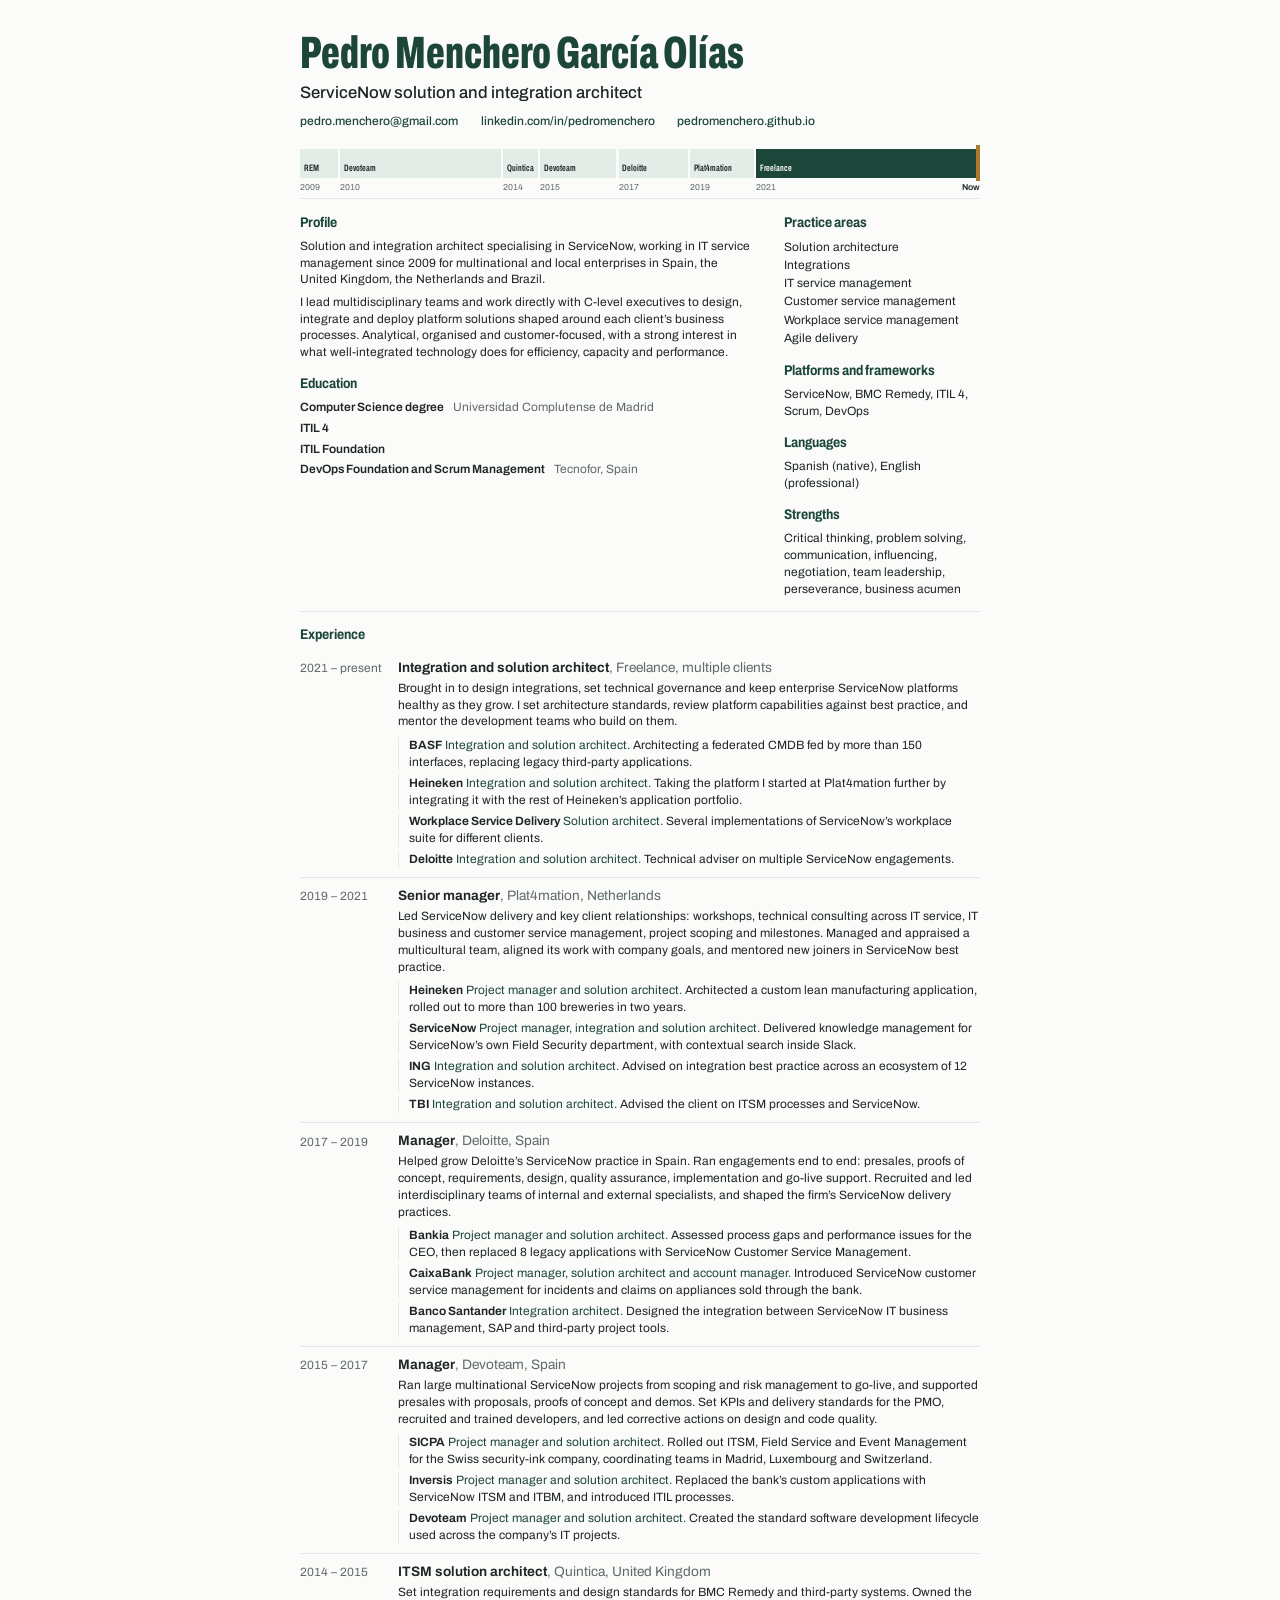
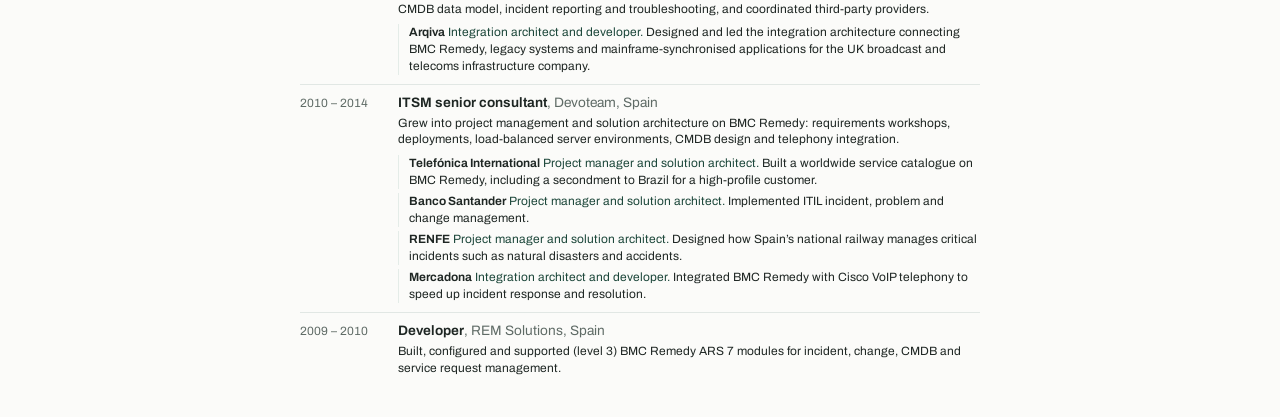
==== cv/index.html @ 3fba5b85 "Redesign website and CV with a shared design system Replace the 2018 Bootstrap/jQuery template with " ====
<!DOCTYPE html>
<html lang="en">
<head>
  <meta charset="utf-8">
  <meta name="viewport" content="width=device-width, initial-scale=1">
  <title>Pedro Menchero, CV</title>
  <meta name="description" content="CV of Pedro Menchero, ServiceNow solution and integration architect.">
  <link rel="icon" href="../img/favicon.svg" type="image/svg+xml">
  <link rel="preconnect" href="https://fonts.googleapis.com">
  <link rel="preconnect" href="https://fonts.gstatic.com" crossorigin>
  <link rel="stylesheet" href="https://fonts.googleapis.com/css2?family=Archivo:wdth,wght@62..125,100..900&display=swap">
  <link rel="stylesheet" href="../css/tokens.css">
  <link rel="stylesheet" href="cv.css">
</head>

<body>
  <article class="cv">
    <header class="cv-head">
      <h1 class="name">Pedro Menchero García Olías</h1>
      <p class="headline">ServiceNow solution and integration architect</p>
      <ul class="contact">
        <li><a href="mailto:pedro.menchero@gmail.com">pedro.menchero@gmail.com</a></li>
        <li><a href="https://www.linkedin.com/in/pedromenchero/">linkedin.com/in/pedromenchero</a></li>
        <li><a href="https://pedromenchero.github.io/">pedromenchero.github.io</a></li>
      </ul>

      <ol class="bar" aria-label="Career, 2009 to now">
        <li style="--m: 12"><span class="seg">REM</span><span class="yr">2009</span></li>
        <li style="--m: 51"><span class="seg">Devoteam</span><span class="yr">2010</span></li>
        <li style="--m: 11"><span class="seg">Quintica</span><span class="yr">2014</span></li>
        <li style="--m: 24"><span class="seg">Devoteam</span><span class="yr">2015</span></li>
        <li style="--m: 22"><span class="seg">Deloitte</span><span class="yr">2017</span></li>
        <li style="--m: 20"><span class="seg">Plat4mation</span><span class="yr">2019</span></li>
        <li class="current" style="--m: 70" data-since="2021-01"><span class="seg">Freelance</span><span class="yr">2021</span><span class="now">Now</span></li>
      </ol>
    </header>

    <section class="intro">
      <div>
        <h2>Profile</h2>
        <p>Solution and integration architect specialising in ServiceNow, working in IT service management since 2009 for multinational and local enterprises in Spain, the United Kingdom, the Netherlands and Brazil.</p>
        <p>I lead multidisciplinary teams and work directly with C-level executives to design, integrate and deploy platform solutions shaped around each client’s business processes. Analytical, organised and customer-focused, with a strong interest in what well-integrated technology does for efficiency, capacity and performance.</p>

        <h2>Education</h2>
        <ul class="pairs">
          <li><strong>Computer Science degree</strong> Universidad Complutense de Madrid</li>
          <li><strong>ITIL 4</strong></li>
          <li><strong>ITIL Foundation</strong></li>
          <li><strong>DevOps Foundation and Scrum Management</strong> Tecnofor, Spain</li>
        </ul>
      </div>
      <div class="facts">
        <h2>Practice areas</h2>
        <ul>
          <li>Solution architecture</li>
          <li>Integrations</li>
          <li>IT service management</li>
          <li>Customer service management</li>
          <li>Workplace service management</li>
          <li>Agile delivery</li>
        </ul>
        <h2>Platforms and frameworks</h2>
        <p>ServiceNow, BMC Remedy, ITIL 4, Scrum, DevOps</p>
        <h2>Languages</h2>
        <p>Spanish (native), English (professional)</p>
        <h2>Strengths</h2>
        <p>Critical thinking, problem solving, communication, influencing, negotiation, team leadership, perseverance, business acumen</p>
      </div>
    </section>

    <section class="experience">
      <h2>Experience</h2>

      <div class="job">
        <p class="when">2021 – present</p>
        <div>
          <h3>Integration and solution architect<span>, Freelance, multiple clients</span></h3>
          <p class="summary">Brought in to design integrations, set technical governance and keep enterprise ServiceNow platforms healthy as they grow. I set architecture standards, review platform capabilities against best practice, and mentor the development teams who build on them.</p>
          <ul class="projects">
            <li><strong>BASF</strong> <em>Integration and solution architect.</em> Architecting a federated CMDB fed by more than 150 interfaces, replacing legacy third-party applications.</li>
            <li><strong>Heineken</strong> <em>Integration and solution architect.</em> Taking the platform I started at Plat4mation further by integrating it with the rest of Heineken’s application portfolio.</li>
            <li><strong>Workplace Service Delivery</strong> <em>Solution architect.</em> Several implementations of ServiceNow’s workplace suite for different clients.</li>
            <li><strong>Deloitte</strong> <em>Integration and solution architect.</em> Technical adviser on multiple ServiceNow engagements.</li>
          </ul>
        </div>
      </div>

      <div class="job">
        <p class="when">2019 – 2021</p>
        <div>
          <h3>Senior manager<span>, Plat4mation, Netherlands</span></h3>
          <p class="summary">Led ServiceNow delivery and key client relationships: workshops, technical consulting across IT service, IT business and customer service management, project scoping and milestones. Managed and appraised a multicultural team, aligned its work with company goals, and mentored new joiners in ServiceNow best practice.</p>
          <ul class="projects">
            <li><strong>Heineken</strong> <em>Project manager and solution architect.</em> Architected a custom lean manufacturing application, rolled out to more than 100 breweries in two years.</li>
            <li><strong>ServiceNow</strong> <em>Project manager, integration and solution architect.</em> Delivered knowledge management for ServiceNow’s own Field Security department, with contextual search inside Slack.</li>
            <li><strong>ING</strong> <em>Integration and solution architect.</em> Advised on integration best practice across an ecosystem of 12 ServiceNow instances.</li>
            <li><strong>TBI</strong> <em>Integration and solution architect.</em> Advised the client on ITSM processes and ServiceNow.</li>
          </ul>
        </div>
      </div>

      <div class="job">
        <p class="when">2017 – 2019</p>
        <div>
          <h3>Manager<span>, Deloitte, Spain</span></h3>
          <p class="summary">Helped grow Deloitte’s ServiceNow practice in Spain. Ran engagements end to end: presales, proofs of concept, requirements, design, quality assurance, implementation and go-live support. Recruited and led interdisciplinary teams of internal and external specialists, and shaped the firm’s ServiceNow delivery practices.</p>
          <ul class="projects">
            <li><strong>Bankia</strong> <em>Project manager and solution architect.</em> Assessed process gaps and performance issues for the CEO, then replaced 8 legacy applications with ServiceNow Customer Service Management.</li>
            <li><strong>CaixaBank</strong> <em>Project manager, solution architect and account manager.</em> Introduced ServiceNow customer service management for incidents and claims on appliances sold through the bank.</li>
            <li><strong>Banco Santander</strong> <em>Integration architect.</em> Designed the integration between ServiceNow IT business management, SAP and third-party project tools.</li>
          </ul>
        </div>
      </div>

      <div class="job">
        <p class="when">2015 – 2017</p>
        <div>
          <h3>Manager<span>, Devoteam, Spain</span></h3>
          <p class="summary">Ran large multinational ServiceNow projects from scoping and risk management to go-live, and supported presales with proposals, proofs of concept and demos. Set KPIs and delivery standards for the PMO, recruited and trained developers, and led corrective actions on design and code quality.</p>
          <ul class="projects">
            <li><strong>SICPA</strong> <em>Project manager and solution architect.</em> Rolled out ITSM, Field Service and Event Management for the Swiss security-ink company, coordinating teams in Madrid, Luxembourg and Switzerland.</li>
            <li><strong>Inversis</strong> <em>Project manager and solution architect.</em> Replaced the bank’s custom applications with ServiceNow ITSM and ITBM, and introduced ITIL processes.</li>
            <li><strong>Devoteam</strong> <em>Project manager and solution architect.</em> Created the standard software development lifecycle used across the company’s IT projects.</li>
          </ul>
        </div>
      </div>

      <div class="job">
        <p class="when">2014 – 2015</p>
        <div>
          <h3>ITSM solution architect<span>, Quintica, United Kingdom</span></h3>
          <p class="summary">Set integration requirements and design standards for BMC Remedy and third-party systems. Owned the CMDB data model, incident reporting and troubleshooting, and coordinated third-party providers.</p>
          <ul class="projects">
            <li><strong>Arqiva</strong> <em>Integration architect and developer.</em> Designed and led the integration architecture connecting BMC Remedy, legacy systems and mainframe-synchronised applications for the UK broadcast and telecoms infrastructure company.</li>
          </ul>
        </div>
      </div>

      <div class="job">
        <p class="when">2010 – 2014</p>
        <div>
          <h3>ITSM senior consultant<span>, Devoteam, Spain</span></h3>
          <p class="summary">Grew into project management and solution architecture on BMC Remedy: requirements workshops, deployments, load-balanced server environments, CMDB design and telephony integration.</p>
          <ul class="projects">
            <li><strong>Telefónica International</strong> <em>Project manager and solution architect.</em> Built a worldwide service catalogue on BMC Remedy, including a secondment to Brazil for a high-profile customer.</li>
            <li><strong>Banco Santander</strong> <em>Project manager and solution architect.</em> Implemented ITIL incident, problem and change management.</li>
            <li><strong>RENFE</strong> <em>Project manager and solution architect.</em> Designed how Spain’s national railway manages critical incidents such as natural disasters and accidents.</li>
            <li><strong>Mercadona</strong> <em>Integration architect and developer.</em> Integrated BMC Remedy with Cisco VoIP telephony to speed up incident response and resolution.</li>
          </ul>
        </div>
      </div>

      <div class="job">
        <p class="when">2009 – 2010</p>
        <div>
          <h3>Developer<span>, REM Solutions, Spain</span></h3>
          <p class="summary">Built, configured and supported (level 3) BMC Remedy ARS 7 modules for incident, change, CMDB and service request management.</p>
        </div>
      </div>
    </section>

  </article>

  <script src="../js/main.js"></script>
</body>
</html>
---- css/tokens.css ----
/* Shared design tokens for the website (index.html) and the CV (cv/index.html).
   Change the palette here and both follow. */

:root {
  --paper: #fbfbf9;
  --ink: #1e2623;
  --slate: #5f6b66;
  --rule: #e1e7e4;
  --forest: #1b4639;
  --tint: #e4ece8;
  --tint-hover: #d3e0da;
  --brass: #a87a2a;
  --on-forest: #ffffff;

  --font: "Archivo", system-ui, -apple-system, "Segoe UI", sans-serif;

  color-scheme: light dark;
}

@media screen and (prefers-color-scheme: dark) {
  :root {
    --paper: #0f1714;
    --ink: #e3eae6;
    --slate: #9aa8a1;
    --rule: #24312c;
    --forest: #8cc7af;
    --tint: #1c2a25;
    --tint-hover: #26382f;
    --brass: #d4a852;
    --on-forest: #0f1714;
  }
}

/* The CV always prints in the light palette */
@media print {
  :root { color-scheme: light; }
}
---- cv/cv.css ----
/* CV: an A4 document that shares tokens.css with the website.
   Generate the PDF with:
   chromium --headless --no-pdf-header-footer --virtual-time-budget=8000 \
     --print-to-pdf=cv/pedro-menchero-cv.pdf cv/index.html */

@page {
  size: A4;
  margin: 12mm 14mm 12mm;
}

*, *::before, *::after { box-sizing: border-box; }

@media print {
  :root { --paper: #ffffff; }
}

html {
  -webkit-print-color-adjust: exact;
  print-color-adjust: exact;
}

body {
  margin: 0;
  background: var(--paper);
  color: var(--ink);
  font-family: var(--font);
  font-size: 9pt;
  line-height: 1.4;
  font-stretch: 100%;
  -webkit-font-smoothing: antialiased;
}

h1, h2, h3, p, ul, ol { margin: 0; }
ul, ol { padding: 0; list-style: none; }
a { color: inherit; text-decoration: none; }

/* On screen the CV sits on the page like a sheet */
@media screen {
  body { padding: 2rem 1rem; }
  .cv { max-width: 180mm; margin-inline: auto; }
}

/* Header ----------------------------------------------------------- */

.name {
  color: var(--forest);
  font-size: 34pt;
  font-weight: 800;
  font-stretch: 62%;
  line-height: 0.95;
}

.headline {
  margin-top: 1.5mm;
  font-size: 12.5pt;
  font-weight: 500;
}

.contact {
  display: flex;
  flex-wrap: wrap;
  gap: 1mm 6mm;
  margin-top: 2.5mm;
  color: var(--slate);
}
.contact a { color: var(--forest); font-weight: 500; }

/* Career bar, the same device as the website hero */

.bar {
  display: flex;
  gap: 0.6mm;
  margin-top: 5mm;
  margin-bottom: 5.5mm;
}
.bar li {
  position: relative;
  flex: var(--m) 1 0;
  min-width: 0;
  height: 7.5mm;
  background: var(--tint);
}
.bar .current { background: var(--forest); }

.seg {
  position: absolute;
  left: 1mm;
  bottom: 1mm;
  right: 0.5mm;
  overflow: hidden;
  white-space: nowrap;
  font-size: 7pt;
  font-weight: 600;
  font-stretch: 62%;
  line-height: 1;
}
.current .seg { color: var(--on-forest); }

.yr, .now {
  position: absolute;
  top: calc(100% + 1mm);
  font-size: 6.5pt;
  color: var(--slate);
  font-variant-numeric: tabular-nums;
}
.yr { left: 0; }
.now { right: 0; color: var(--ink); font-weight: 600; }
.bar .current::after {
  content: "";
  position: absolute;
  right: 0;
  top: -1mm;
  bottom: -1mm;
  width: 1mm;
  background: var(--brass);
}

/* Sections --------------------------------------------------------- */

h2 {
  color: var(--forest);
  font-size: 10.5pt;
  font-weight: 700;
  font-stretch: 85%;
  margin-bottom: 1.5mm;
}

section { padding-top: 3.5mm; border-top: 0.3mm solid var(--rule); margin-top: 3.5mm; }

.intro {
  display: grid;
  grid-template-columns: minmax(0, 1fr) 52mm;
  gap: 8mm;
}
.intro p + p { margin-top: 1.5mm; }
.intro p + h2,
.intro ul + h2 { margin-top: 3.5mm; }
.facts li { padding-block: 0.2mm; }

.pairs { display: grid; gap: 1mm; }
.pairs li { color: var(--slate); }
.pairs strong { color: var(--ink); font-weight: 600; margin-right: 1.5mm; }

/* Experience ------------------------------------------------------- */

/* Block layout, not grid, so a long job can continue onto the next page */
.job {
  position: relative;
  padding: 2.4mm 0 2.4mm 26mm;
}
.job h3 { break-after: avoid; }
.job + .job { border-top: 0.2mm solid var(--rule); }

.when {
  position: absolute;
  left: 0;
  top: 2.4mm;
  color: var(--slate);
  font-variant-numeric: tabular-nums;
  padding-top: 0.3mm;
}

.job h3 {
  font-size: 10.25pt;
  font-weight: 650;
  line-height: 1.3;
}
.job h3 span { color: var(--slate); font-weight: 400; }

.summary { margin-top: 0.8mm; }

.projects {
  display: grid;
  gap: 1.2mm;
  margin-top: 1.8mm;
}
.projects li {
  padding-left: 2.5mm;
  border-left: 0.5mm solid var(--tint);
  break-inside: avoid;
}
.projects strong { font-weight: 650; }
.projects em { font-style: normal; color: var(--forest); }

/* Keep the last few lines of a job together across a page break */
.summary { orphans: 3; widows: 3; }

/* Narrow screens: stack the columns */
@media screen and (max-width: 40rem) {
  .intro { grid-template-columns: 1fr; gap: 2mm; }
  .job { padding-left: 0; }
  .when { position: static; }
  .seg { display: none; }
}
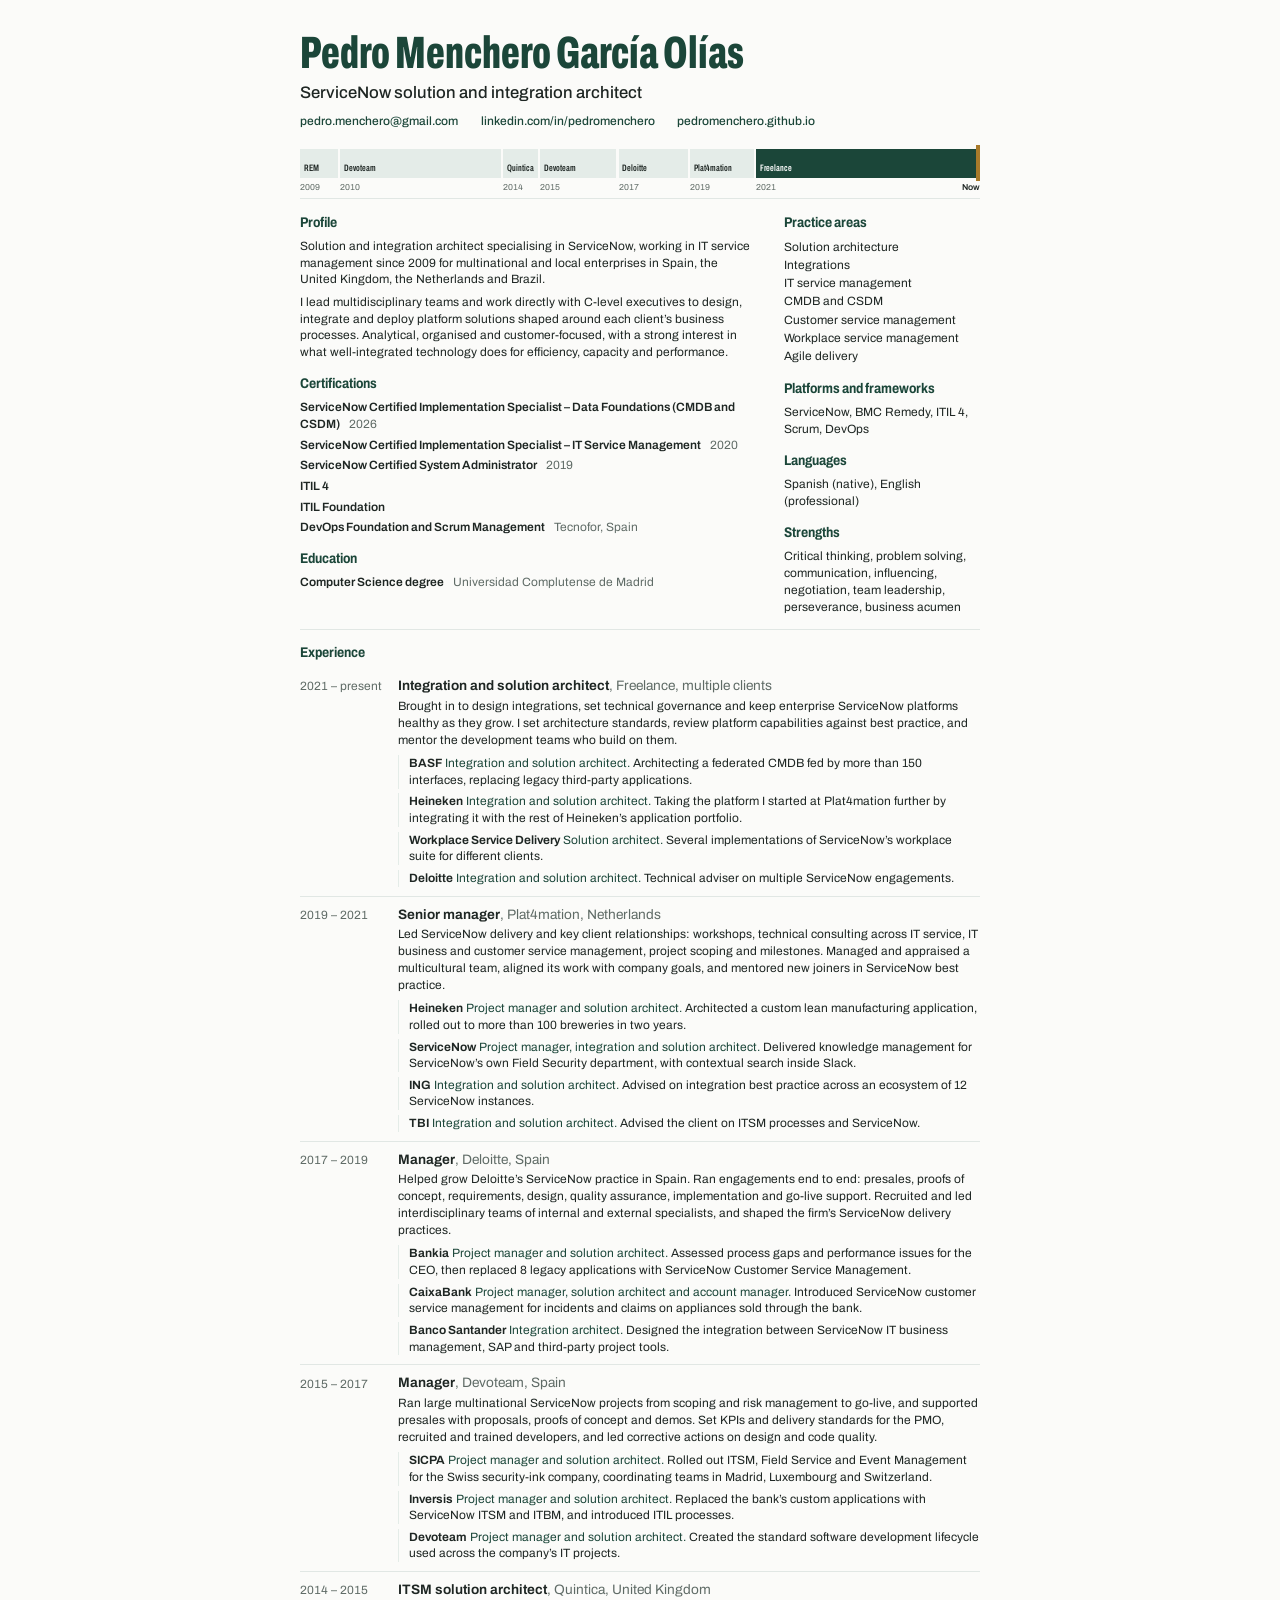
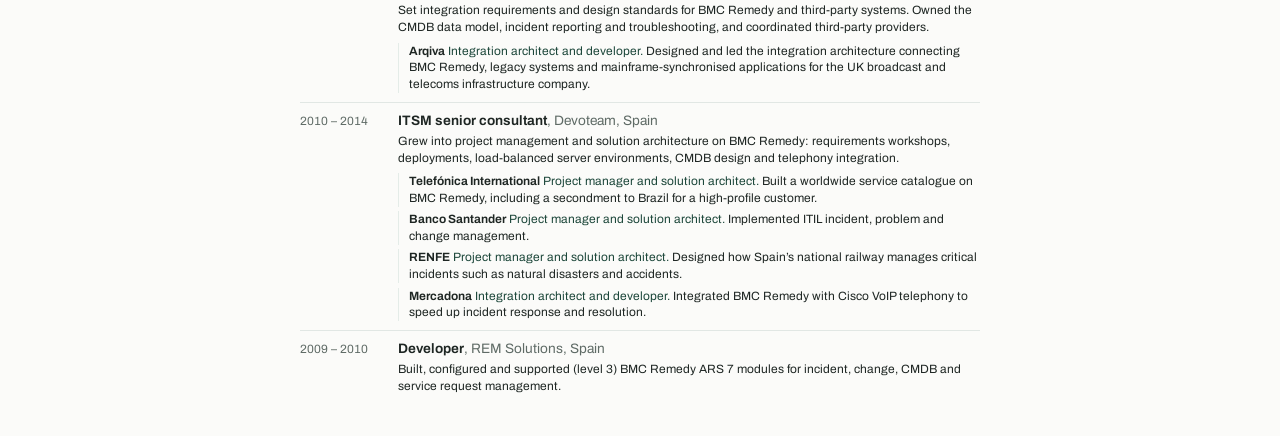
==== commit f30c7bb0: "Add ServiceNow certifications to website and CV - New "Certifications and education" section after A" ====
--- a/cv/index.html
+++ b/cv/index.html
@@ -41,12 +41,19 @@
         <p>Solution and integration architect specialising in ServiceNow, working in IT service management since 2009 for multinational and local enterprises in Spain, the United Kingdom, the Netherlands and Brazil.</p>
         <p>I lead multidisciplinary teams and work directly with C-level executives to design, integrate and deploy platform solutions shaped around each client’s business processes. Analytical, organised and customer-focused, with a strong interest in what well-integrated technology does for efficiency, capacity and performance.</p>
 
+        <h2>Certifications</h2>
+        <ul class="pairs">
+          <li><strong>ServiceNow Certified Implementation Specialist – Data Foundations (CMDB and CSDM)</strong> 2026</li>
+          <li><strong>ServiceNow Certified Implementation Specialist – IT Service Management</strong> 2020</li>
+          <li><strong>ServiceNow Certified System Administrator</strong> 2019</li>
+          <li><strong>ITIL 4</strong></li>
+          <li><strong>ITIL Foundation</strong></li>
+          <li><strong>DevOps Foundation and Scrum Management</strong> Tecnofor, Spain</li>
+        </ul>
+
         <h2>Education</h2>
         <ul class="pairs">
           <li><strong>Computer Science degree</strong> Universidad Complutense de Madrid</li>
-          <li><strong>ITIL 4</strong></li>
-          <li><strong>ITIL Foundation</strong></li>
-          <li><strong>DevOps Foundation and Scrum Management</strong> Tecnofor, Spain</li>
         </ul>
       </div>
       <div class="facts">
@@ -55,6 +62,7 @@
           <li>Solution architecture</li>
           <li>Integrations</li>
           <li>IT service management</li>
+          <li>CMDB and CSDM</li>
           <li>Customer service management</li>
           <li>Workplace service management</li>
           <li>Agile delivery</li>
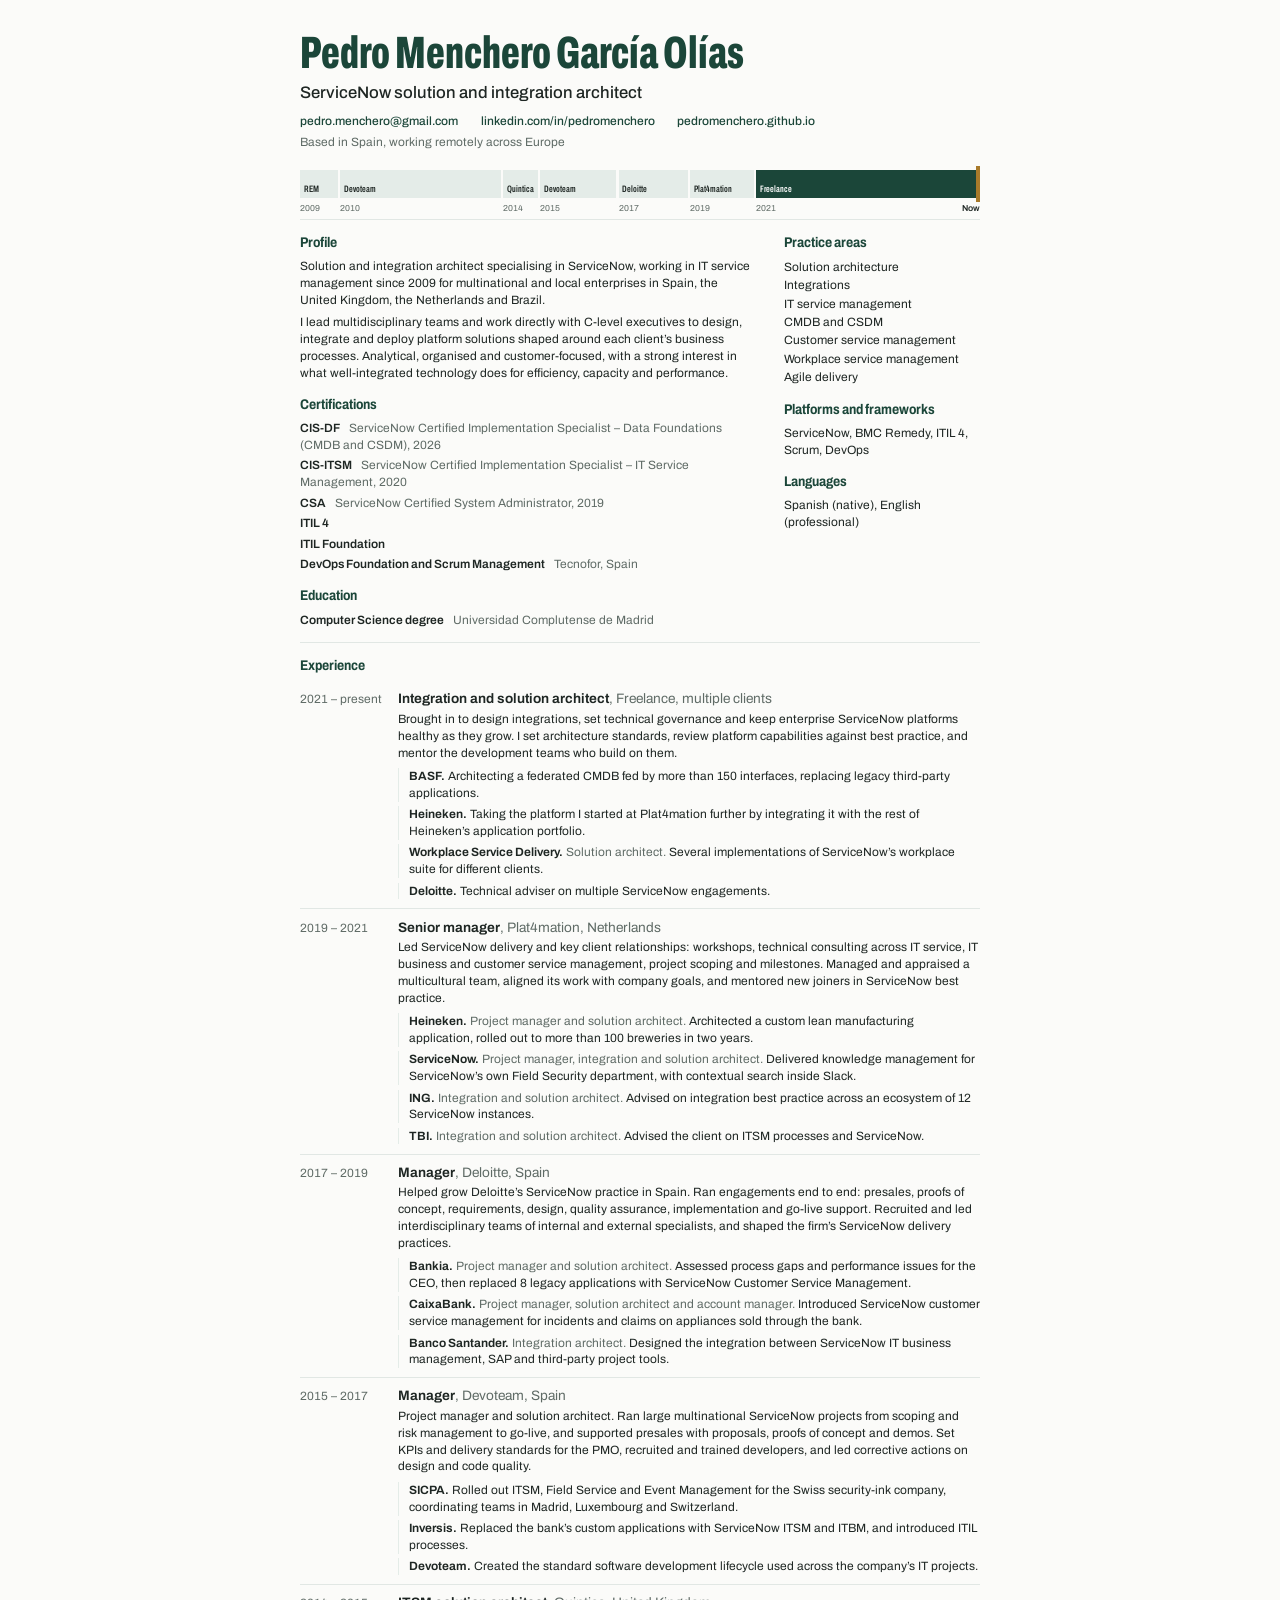
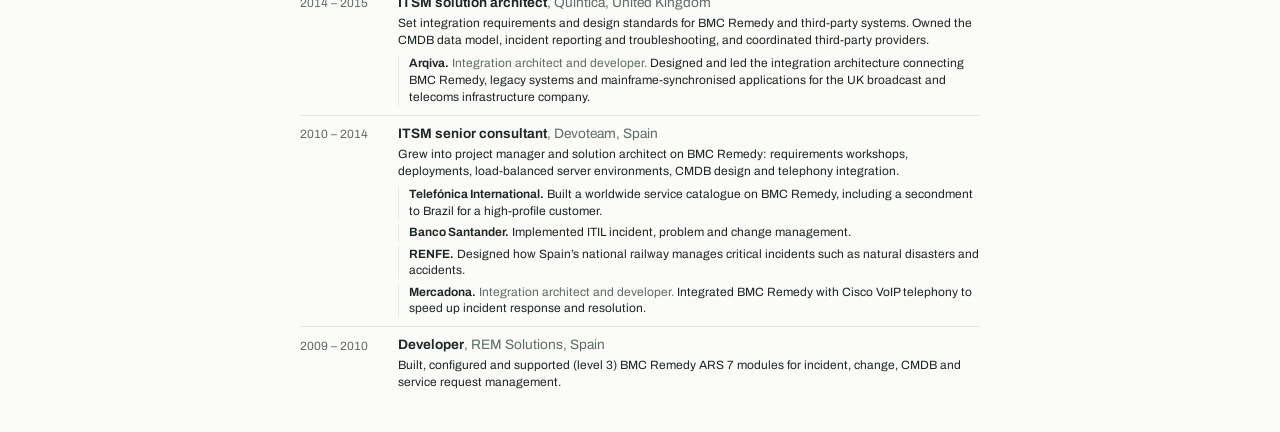
==== commit 2af87024: "Sharpen hero, shorten page and self-host the font Website: - Job title under the name, one-line intr" ====
--- a/cv/index.html
+++ b/cv/index.html
@@ -6,9 +6,7 @@
   <title>Pedro Menchero, CV</title>
   <meta name="description" content="CV of Pedro Menchero, ServiceNow solution and integration architect.">
   <link rel="icon" href="../img/favicon.svg" type="image/svg+xml">
-  <link rel="preconnect" href="https://fonts.googleapis.com">
-  <link rel="preconnect" href="https://fonts.gstatic.com" crossorigin>
-  <link rel="stylesheet" href="https://fonts.googleapis.com/css2?family=Archivo:wdth,wght@62..125,100..900&display=swap">
+  <link rel="preload" href="../fonts/archivo-latin-wdth-normal.woff2" as="font" type="font/woff2" crossorigin>
   <link rel="stylesheet" href="../css/tokens.css">
   <link rel="stylesheet" href="cv.css">
 </head>
@@ -22,6 +20,7 @@
         <li><a href="mailto:pedro.menchero@gmail.com">pedro.menchero@gmail.com</a></li>
         <li><a href="https://www.linkedin.com/in/pedromenchero/">linkedin.com/in/pedromenchero</a></li>
         <li><a href="https://pedromenchero.github.io/">pedromenchero.github.io</a></li>
+        <li>Based in Spain, working remotely across Europe</li>
       </ul>
 
       <ol class="bar" aria-label="Career, 2009 to now">
@@ -43,9 +42,9 @@
 
         <h2>Certifications</h2>
         <ul class="pairs">
-          <li><strong>ServiceNow Certified Implementation Specialist – Data Foundations (CMDB and CSDM)</strong> 2026</li>
-          <li><strong>ServiceNow Certified Implementation Specialist – IT Service Management</strong> 2020</li>
-          <li><strong>ServiceNow Certified System Administrator</strong> 2019</li>
+          <li><strong>CIS-DF</strong> ServiceNow Certified Implementation Specialist – Data Foundations (CMDB and CSDM), 2026</li>
+          <li><strong>CIS-ITSM</strong> ServiceNow Certified Implementation Specialist – IT Service Management, 2020</li>
+          <li><strong>CSA</strong> ServiceNow Certified System Administrator, 2019</li>
           <li><strong>ITIL 4</strong></li>
           <li><strong>ITIL Foundation</strong></li>
           <li><strong>DevOps Foundation and Scrum Management</strong> Tecnofor, Spain</li>
@@ -71,8 +70,6 @@
         <p>ServiceNow, BMC Remedy, ITIL 4, Scrum, DevOps</p>
         <h2>Languages</h2>
         <p>Spanish (native), English (professional)</p>
-        <h2>Strengths</h2>
-        <p>Critical thinking, problem solving, communication, influencing, negotiation, team leadership, perseverance, business acumen</p>
       </div>
     </section>
 
@@ -85,10 +82,10 @@
           <h3>Integration and solution architect<span>, Freelance, multiple clients</span></h3>
           <p class="summary">Brought in to design integrations, set technical governance and keep enterprise ServiceNow platforms healthy as they grow. I set architecture standards, review platform capabilities against best practice, and mentor the development teams who build on them.</p>
           <ul class="projects">
-            <li><strong>BASF</strong> <em>Integration and solution architect.</em> Architecting a federated CMDB fed by more than 150 interfaces, replacing legacy third-party applications.</li>
-            <li><strong>Heineken</strong> <em>Integration and solution architect.</em> Taking the platform I started at Plat4mation further by integrating it with the rest of Heineken’s application portfolio.</li>
-            <li><strong>Workplace Service Delivery</strong> <em>Solution architect.</em> Several implementations of ServiceNow’s workplace suite for different clients.</li>
-            <li><strong>Deloitte</strong> <em>Integration and solution architect.</em> Technical adviser on multiple ServiceNow engagements.</li>
+            <li><strong>BASF.</strong> Architecting a federated CMDB fed by more than 150 interfaces, replacing legacy third-party applications.</li>
+            <li><strong>Heineken.</strong> Taking the platform I started at Plat4mation further by integrating it with the rest of Heineken’s application portfolio.</li>
+            <li><strong>Workplace Service Delivery.</strong> <em>Solution architect.</em> Several implementations of ServiceNow’s workplace suite for different clients.</li>
+            <li><strong>Deloitte.</strong> Technical adviser on multiple ServiceNow engagements.</li>
           </ul>
         </div>
       </div>
@@ -99,10 +96,10 @@
           <h3>Senior manager<span>, Plat4mation, Netherlands</span></h3>
           <p class="summary">Led ServiceNow delivery and key client relationships: workshops, technical consulting across IT service, IT business and customer service management, project scoping and milestones. Managed and appraised a multicultural team, aligned its work with company goals, and mentored new joiners in ServiceNow best practice.</p>
           <ul class="projects">
-            <li><strong>Heineken</strong> <em>Project manager and solution architect.</em> Architected a custom lean manufacturing application, rolled out to more than 100 breweries in two years.</li>
-            <li><strong>ServiceNow</strong> <em>Project manager, integration and solution architect.</em> Delivered knowledge management for ServiceNow’s own Field Security department, with contextual search inside Slack.</li>
-            <li><strong>ING</strong> <em>Integration and solution architect.</em> Advised on integration best practice across an ecosystem of 12 ServiceNow instances.</li>
-            <li><strong>TBI</strong> <em>Integration and solution architect.</em> Advised the client on ITSM processes and ServiceNow.</li>
+            <li><strong>Heineken.</strong> <em>Project manager and solution architect.</em> Architected a custom lean manufacturing application, rolled out to more than 100 breweries in two years.</li>
+            <li><strong>ServiceNow.</strong> <em>Project manager, integration and solution architect.</em> Delivered knowledge management for ServiceNow’s own Field Security department, with contextual search inside Slack.</li>
+            <li><strong>ING.</strong> <em>Integration and solution architect.</em> Advised on integration best practice across an ecosystem of 12 ServiceNow instances.</li>
+            <li><strong>TBI.</strong> <em>Integration and solution architect.</em> Advised the client on ITSM processes and ServiceNow.</li>
           </ul>
         </div>
       </div>
@@ -113,9 +110,9 @@
           <h3>Manager<span>, Deloitte, Spain</span></h3>
           <p class="summary">Helped grow Deloitte’s ServiceNow practice in Spain. Ran engagements end to end: presales, proofs of concept, requirements, design, quality assurance, implementation and go-live support. Recruited and led interdisciplinary teams of internal and external specialists, and shaped the firm’s ServiceNow delivery practices.</p>
           <ul class="projects">
-            <li><strong>Bankia</strong> <em>Project manager and solution architect.</em> Assessed process gaps and performance issues for the CEO, then replaced 8 legacy applications with ServiceNow Customer Service Management.</li>
-            <li><strong>CaixaBank</strong> <em>Project manager, solution architect and account manager.</em> Introduced ServiceNow customer service management for incidents and claims on appliances sold through the bank.</li>
-            <li><strong>Banco Santander</strong> <em>Integration architect.</em> Designed the integration between ServiceNow IT business management, SAP and third-party project tools.</li>
+            <li><strong>Bankia.</strong> <em>Project manager and solution architect.</em> Assessed process gaps and performance issues for the CEO, then replaced 8 legacy applications with ServiceNow Customer Service Management.</li>
+            <li><strong>CaixaBank.</strong> <em>Project manager, solution architect and account manager.</em> Introduced ServiceNow customer service management for incidents and claims on appliances sold through the bank.</li>
+            <li><strong>Banco Santander.</strong> <em>Integration architect.</em> Designed the integration between ServiceNow IT business management, SAP and third-party project tools.</li>
           </ul>
         </div>
       </div>
@@ -124,11 +121,11 @@
         <p class="when">2015 – 2017</p>
         <div>
           <h3>Manager<span>, Devoteam, Spain</span></h3>
-          <p class="summary">Ran large multinational ServiceNow projects from scoping and risk management to go-live, and supported presales with proposals, proofs of concept and demos. Set KPIs and delivery standards for the PMO, recruited and trained developers, and led corrective actions on design and code quality.</p>
+          <p class="summary">Project manager and solution architect. Ran large multinational ServiceNow projects from scoping and risk management to go-live, and supported presales with proposals, proofs of concept and demos. Set KPIs and delivery standards for the PMO, recruited and trained developers, and led corrective actions on design and code quality.</p>
           <ul class="projects">
-            <li><strong>SICPA</strong> <em>Project manager and solution architect.</em> Rolled out ITSM, Field Service and Event Management for the Swiss security-ink company, coordinating teams in Madrid, Luxembourg and Switzerland.</li>
-            <li><strong>Inversis</strong> <em>Project manager and solution architect.</em> Replaced the bank’s custom applications with ServiceNow ITSM and ITBM, and introduced ITIL processes.</li>
-            <li><strong>Devoteam</strong> <em>Project manager and solution architect.</em> Created the standard software development lifecycle used across the company’s IT projects.</li>
+            <li><strong>SICPA.</strong> Rolled out ITSM, Field Service and Event Management for the Swiss security-ink company, coordinating teams in Madrid, Luxembourg and Switzerland.</li>
+            <li><strong>Inversis.</strong> Replaced the bank’s custom applications with ServiceNow ITSM and ITBM, and introduced ITIL processes.</li>
+            <li><strong>Devoteam.</strong> Created the standard software development lifecycle used across the company’s IT projects.</li>
           </ul>
         </div>
       </div>
@@ -139,7 +136,7 @@
           <h3>ITSM solution architect<span>, Quintica, United Kingdom</span></h3>
           <p class="summary">Set integration requirements and design standards for BMC Remedy and third-party systems. Owned the CMDB data model, incident reporting and troubleshooting, and coordinated third-party providers.</p>
           <ul class="projects">
-            <li><strong>Arqiva</strong> <em>Integration architect and developer.</em> Designed and led the integration architecture connecting BMC Remedy, legacy systems and mainframe-synchronised applications for the UK broadcast and telecoms infrastructure company.</li>
+            <li><strong>Arqiva.</strong> <em>Integration architect and developer.</em> Designed and led the integration architecture connecting BMC Remedy, legacy systems and mainframe-synchronised applications for the UK broadcast and telecoms infrastructure company.</li>
           </ul>
         </div>
       </div>
@@ -148,12 +145,12 @@
         <p class="when">2010 – 2014</p>
         <div>
           <h3>ITSM senior consultant<span>, Devoteam, Spain</span></h3>
-          <p class="summary">Grew into project management and solution architecture on BMC Remedy: requirements workshops, deployments, load-balanced server environments, CMDB design and telephony integration.</p>
+          <p class="summary">Grew into project manager and solution architect on BMC Remedy: requirements workshops, deployments, load-balanced server environments, CMDB design and telephony integration.</p>
           <ul class="projects">
-            <li><strong>Telefónica International</strong> <em>Project manager and solution architect.</em> Built a worldwide service catalogue on BMC Remedy, including a secondment to Brazil for a high-profile customer.</li>
-            <li><strong>Banco Santander</strong> <em>Project manager and solution architect.</em> Implemented ITIL incident, problem and change management.</li>
-            <li><strong>RENFE</strong> <em>Project manager and solution architect.</em> Designed how Spain’s national railway manages critical incidents such as natural disasters and accidents.</li>
-            <li><strong>Mercadona</strong> <em>Integration architect and developer.</em> Integrated BMC Remedy with Cisco VoIP telephony to speed up incident response and resolution.</li>
+            <li><strong>Telefónica International.</strong> Built a worldwide service catalogue on BMC Remedy, including a secondment to Brazil for a high-profile customer.</li>
+            <li><strong>Banco Santander.</strong> Implemented ITIL incident, problem and change management.</li>
+            <li><strong>RENFE.</strong> Designed how Spain’s national railway manages critical incidents such as natural disasters and accidents.</li>
+            <li><strong>Mercadona.</strong> <em>Integration architect and developer.</em> Integrated BMC Remedy with Cisco VoIP telephony to speed up incident response and resolution.</li>
           </ul>
         </div>
       </div>
--- a/css/tokens.css
+++ b/css/tokens.css
@@ -1,5 +1,16 @@
 /* Shared design tokens for the website (index.html) and the CV (cv/index.html).
    Change the palette here and both follow. */
+
+/* Archivo, self-hosted (SIL Open Font License, see fonts/OFL.txt).
+   One variable file covers weights 100-900 and widths 62-125%. */
+@font-face {
+  font-family: "Archivo";
+  src: url("../fonts/archivo-latin-wdth-normal.woff2") format("woff2");
+  font-weight: 100 900;
+  font-stretch: 62% 125%;
+  font-style: normal;
+  font-display: swap;
+}
 
 :root {
   --paper: #fbfbf9;
--- a/cv/cv.css
+++ b/cv/cv.css
@@ -180,7 +180,7 @@
   break-inside: avoid;
 }
 .projects strong { font-weight: 650; }
-.projects em { font-style: normal; color: var(--forest); }
+.projects em { font-style: normal; color: var(--slate); }
 
 /* Keep the last few lines of a job together across a page break */
 .summary { orphans: 3; widows: 3; }
